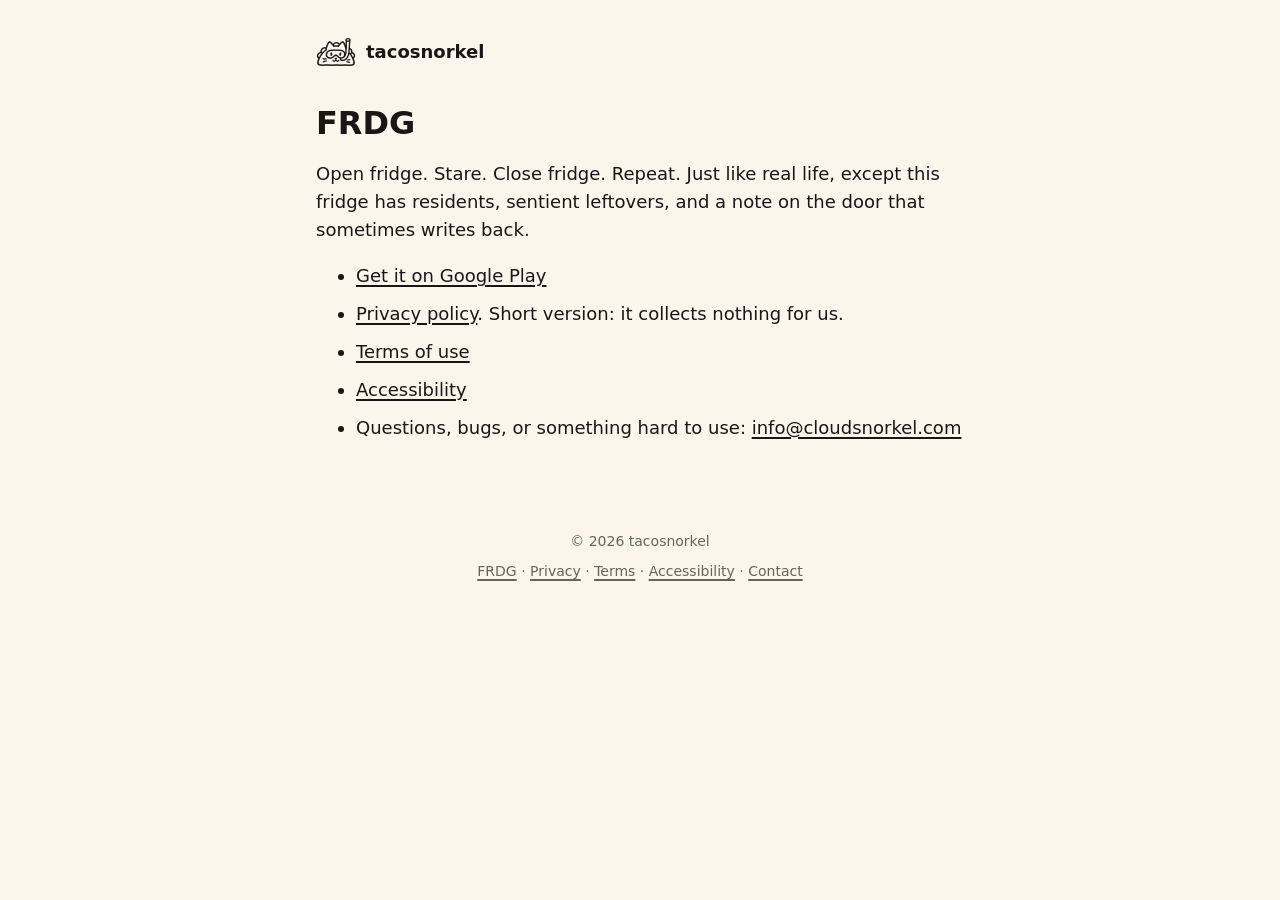
==== frdg/index.html @ 27de0466 "Terms of use, accessibility statement, FRDG hub page Footer links on every page, visible keyboard fo" ====
<!doctype html>
<html lang="en">
<head>
  <meta charset="utf-8">
  <meta name="viewport" content="width=device-width, initial-scale=1">
  <title>FRDG</title>
  <meta name="description" content="FRDG, a game about opening a fridge: where to get it, and the fine print.">
  <link rel="canonical" href="https://tacosnorkel.com/frdg/">
  <link rel="icon" href="/favicon.ico" sizes="any">
  <link rel="icon" type="image/png" href="/img/icon-32.png" sizes="32x32">
  <link rel="apple-touch-icon" href="/img/icon-180.png">
  <link rel="stylesheet" href="/style.css">
</head>
<body>
  <main class="doc">
    <a class="back" href="/"><img class="logo" src="/img/mark.png" width="160" height="160" alt=""> tacosnorkel</a>

    <h1>FRDG</h1>
    <p>Open fridge. Stare. Close fridge. Repeat. Just like real life, except this
    fridge has residents, sentient leftovers, and a note on the door that
    sometimes writes back.</p>

    <ul>
      <li><a href="https://play.google.com/store/apps/details?id=com.cloudsnorkel.frdg">Get it on Google Play</a></li>
      <li><a href="/frdg/privacy/">Privacy policy</a>. Short version: it collects nothing for us.</li>
      <li><a href="/frdg/terms/">Terms of use</a></li>
      <li><a href="/accessibility/">Accessibility</a></li>
      <li>Questions, bugs, or something hard to use: <a href="mailto:info@cloudsnorkel.com">info@cloudsnorkel.com</a></li>
    </ul>
  </main>
  <footer>
    &copy; 2026 tacosnorkel
    <nav aria-label="Site"><a href="/frdg/">FRDG</a> · <a href="/frdg/privacy/">Privacy</a> · <a href="/frdg/terms/">Terms</a> · <a href="/accessibility/">Accessibility</a> · <a href="mailto:info@cloudsnorkel.com">Contact</a></nav>
  </footer>
</body>
</html>
---- style.css ----
:root {
  --bg: #fbf6ec;
  --ink: #1a1614;
  --muted: #6b625a;
  --card: #ffffff;
  --line: #1a1614;
  --accent: #e8a33d;
}
@media (prefers-color-scheme: dark) {
  :root {
    --bg: #1b1816;
    --ink: #f4ede1;
    --muted: #b3a999;
    --card: #26221f;
    --line: #f4ede1;
  }
  .logo { filter: invert(1); }
}
* { box-sizing: border-box; }
html { -webkit-text-size-adjust: 100%; }
body {
  margin: 0;
  background: var(--bg);
  color: var(--ink);
  font-family: ui-rounded, "SF Pro Rounded", "Nunito", "Varela Round", system-ui, -apple-system, "Segoe UI", Roboto, sans-serif;
  font-size: 18px;
  line-height: 1.55;
}
main { max-width: 680px; margin: 0 auto; padding: 32px 16px 48px; }
a { color: inherit; text-decoration-thickness: 2px; text-underline-offset: 3px; }
a:hover { text-decoration-thickness: 4px; }
a:focus-visible, .button:focus-visible { outline: 3px solid var(--ink); outline-offset: 3px; border-radius: 4px; }
.pixel { image-rendering: pixelated; image-rendering: crisp-edges; }

.hero { text-align: center; padding: 16px 0 8px; }
.logo { width: min(340px, 80vw); height: auto; display: block; margin: 0 auto; }
.tagline { color: var(--muted); margin: 12px 0 0; }

.game {
  margin-top: 40px;
  background: var(--card);
  border: 3px solid var(--line);
  border-radius: 20px;
  overflow: hidden;
}
.game .banner { display: block; width: 100%; height: auto; border-bottom: 3px solid var(--line); }
.game .body { padding: 20px; }
.game .head { display: flex; align-items: center; gap: 14px; }
.game .icon { width: 64px; height: 64px; border-radius: 14px; border: 3px solid var(--line); flex: none; }
.game h2 { margin: 0; font-size: 28px; letter-spacing: 1px; }
.game .status { margin: 0; color: var(--muted); font-size: 15px; }
.game blockquote { margin: 16px 0; padding: 0; font-size: 19px; }
.game ul { margin: 0 0 16px; padding-left: 20px; color: var(--muted); }
.links { display: flex; flex-wrap: wrap; gap: 10px; }
.button {
  display: inline-block;
  padding: 8px 16px;
  border: 3px solid var(--line);
  border-radius: 999px;
  text-decoration: none;
  font-weight: 700;
  font-size: 16px;
}

.doc h1 { font-size: 32px; line-height: 1.2; margin: 24px 0 4px; }
.doc h2 { font-size: 22px; line-height: 1.3; margin: 28px 0 8px; }
.doc .updated { color: var(--muted); margin: 0 0 24px; }
.doc li { margin-bottom: 10px; }
.back { display: inline-flex; align-items: center; gap: 10px; text-decoration: none; font-weight: 700; }
.back img { width: 40px; height: auto; }

footer nav { margin-top: 8px; }
footer { max-width: 680px; margin: 0 auto; padding: 24px 16px 40px; color: var(--muted); font-size: 14px; text-align: center; }
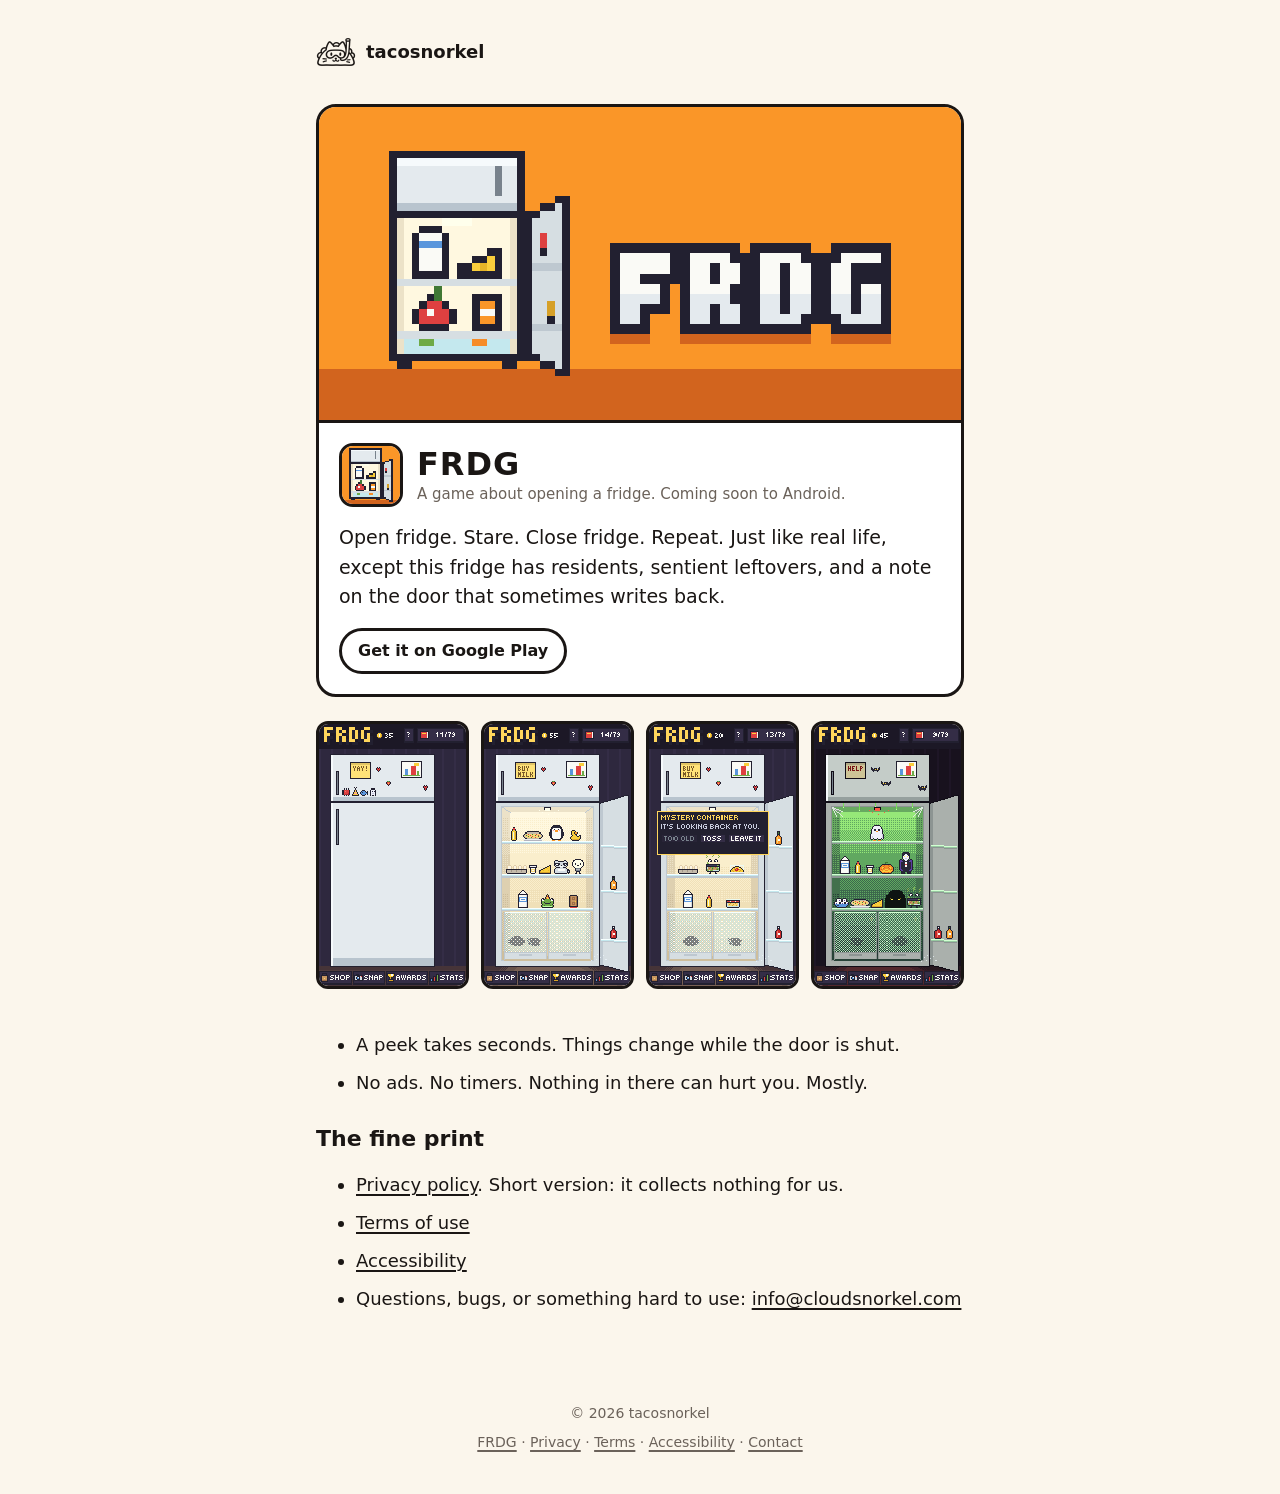
==== commit 2c4a0437: "FRDG page: banner, icon and screenshots (the game's share link points here) Co-Authored-By: Claude O" ====
--- a/frdg/index.html
+++ b/frdg/index.html
@@ -9,19 +9,51 @@
   <link rel="icon" href="/favicon.ico" sizes="any">
   <link rel="icon" type="image/png" href="/img/icon-32.png" sizes="32x32">
   <link rel="apple-touch-icon" href="/img/icon-180.png">
+  <meta property="og:title" content="FRDG">
+  <meta property="og:description" content="Open fridge. Stare. Close fridge. Repeat.">
+  <meta property="og:image" content="https://tacosnorkel.com/img/frdg-feature.png">
+  <meta property="og:url" content="https://tacosnorkel.com/frdg/">
   <link rel="stylesheet" href="/style.css">
 </head>
 <body>
   <main class="doc">
     <a class="back" href="/"><img class="logo" src="/img/mark.png" width="160" height="160" alt=""> tacosnorkel</a>
 
-    <h1>FRDG</h1>
-    <p>Open fridge. Stare. Close fridge. Repeat. Just like real life, except this
-    fridge has residents, sentient leftovers, and a note on the door that
-    sometimes writes back.</p>
+    <section class="game">
+      <img class="banner pixel" src="/img/frdg-feature.png" width="1024" height="500" alt="FRDG">
+      <div class="body">
+        <div class="head">
+          <img class="icon pixel" src="/img/frdg-icon.png" width="512" height="512" alt="">
+          <div>
+            <h1>FRDG</h1>
+            <p class="status">A game about opening a fridge. Coming soon to Android.</p>
+          </div>
+        </div>
+        <blockquote>
+          Open fridge. Stare. Close fridge. Repeat. Just like real life, except this
+          fridge has residents, sentient leftovers, and a note on the door that
+          sometimes writes back.
+        </blockquote>
+        <div class="links">
+          <a class="button" href="https://play.google.com/store/apps/details?id=com.cloudsnorkel.frdg">Get it on Google Play</a>
+        </div>
+      </div>
+    </section>
+
+    <ul class="shots" aria-label="Screenshots">
+      <li><img class="pixel" src="/img/frdg/closed.png" width="288" height="512" alt="The fridge, shut. Magnets and a note that says YAY on the door."></li>
+      <li><img class="pixel" src="/img/frdg/residents.png" width="288" height="512" alt="The fridge, open. A small penguin and a raccoon live on the shelves."></li>
+      <li><img class="pixel" src="/img/frdg/menu.png" width="288" height="512" alt="A mystery container. It's looking back at you."></li>
+      <li><img class="pixel" src="/img/frdg/halloween.png" width="288" height="512" alt="Halloween week. The fridge glows green and the note says HELP."></li>
+    </ul>
 
     <ul>
-      <li><a href="https://play.google.com/store/apps/details?id=com.cloudsnorkel.frdg">Get it on Google Play</a></li>
+      <li>A peek takes seconds. Things change while the door is shut.</li>
+      <li>No ads. No timers. Nothing in there can hurt you. Mostly.</li>
+    </ul>
+
+    <h2>The fine print</h2>
+    <ul>
       <li><a href="/frdg/privacy/">Privacy policy</a>. Short version: it collects nothing for us.</li>
       <li><a href="/frdg/terms/">Terms of use</a></li>
       <li><a href="/accessibility/">Accessibility</a></li>
--- a/style.css
+++ b/style.css
@@ -47,7 +47,7 @@
 .game .body { padding: 20px; }
 .game .head { display: flex; align-items: center; gap: 14px; }
 .game .icon { width: 64px; height: 64px; border-radius: 14px; border: 3px solid var(--line); flex: none; }
-.game h2 { margin: 0; font-size: 28px; letter-spacing: 1px; }
+.game h1, .game h2 { margin: 0; font-size: 28px; letter-spacing: 1px; }
 .game .status { margin: 0; color: var(--muted); font-size: 15px; }
 .game blockquote { margin: 16px 0; padding: 0; font-size: 19px; }
 .game ul { margin: 0 0 16px; padding-left: 20px; color: var(--muted); }
@@ -62,6 +62,22 @@
   font-size: 16px;
 }
 
+.doc .game { margin-top: 24px; }
+.doc .game h1 { margin: 0; }
+.shots {
+  list-style: none;
+  margin: 24px -16px;
+  padding: 0 16px 8px;
+  display: grid;
+  grid-auto-flow: column;
+  grid-auto-columns: minmax(150px, 1fr);
+  gap: 12px;
+  overflow-x: auto;
+  scroll-snap-type: x mandatory;
+}
+.shots li { margin: 0; scroll-snap-align: start; }
+.shots img { display: block; width: 100%; height: auto; border: 3px solid var(--line); border-radius: 12px; }
+
 .doc h1 { font-size: 32px; line-height: 1.2; margin: 24px 0 4px; }
 .doc h2 { font-size: 22px; line-height: 1.3; margin: 28px 0 8px; }
 .doc .updated { color: var(--muted); margin: 0 0 24px; }
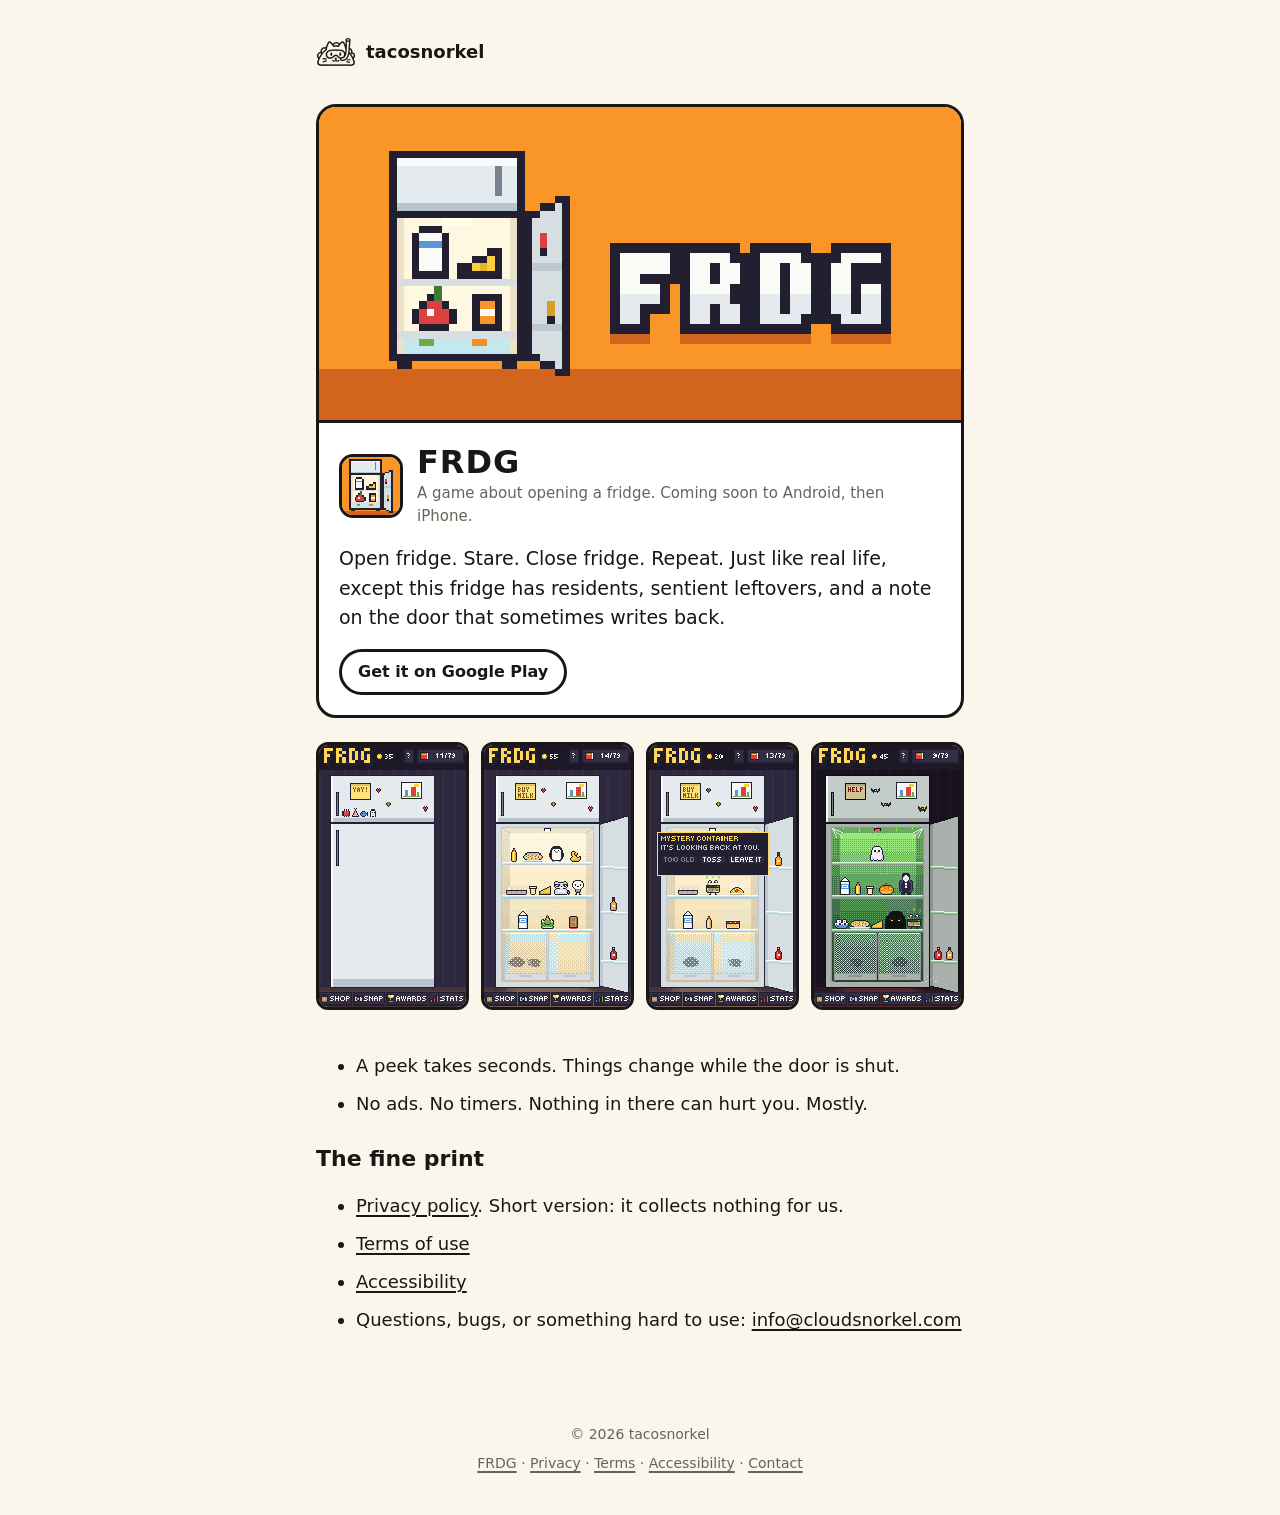
==== commit 58604eca: "Say iPhone is coming after Android Co-Authored-By: Claude Opus 5.5 <noreply@anthropic.com> Claude-Se" ====
--- a/frdg/index.html
+++ b/frdg/index.html
@@ -26,7 +26,7 @@
           <img class="icon pixel" src="/img/frdg-icon.png" width="512" height="512" alt="">
           <div>
             <h1>FRDG</h1>
-            <p class="status">A game about opening a fridge. Coming soon to Android.</p>
+            <p class="status">A game about opening a fridge. Coming soon to Android, then iPhone.</p>
           </div>
         </div>
         <blockquote>
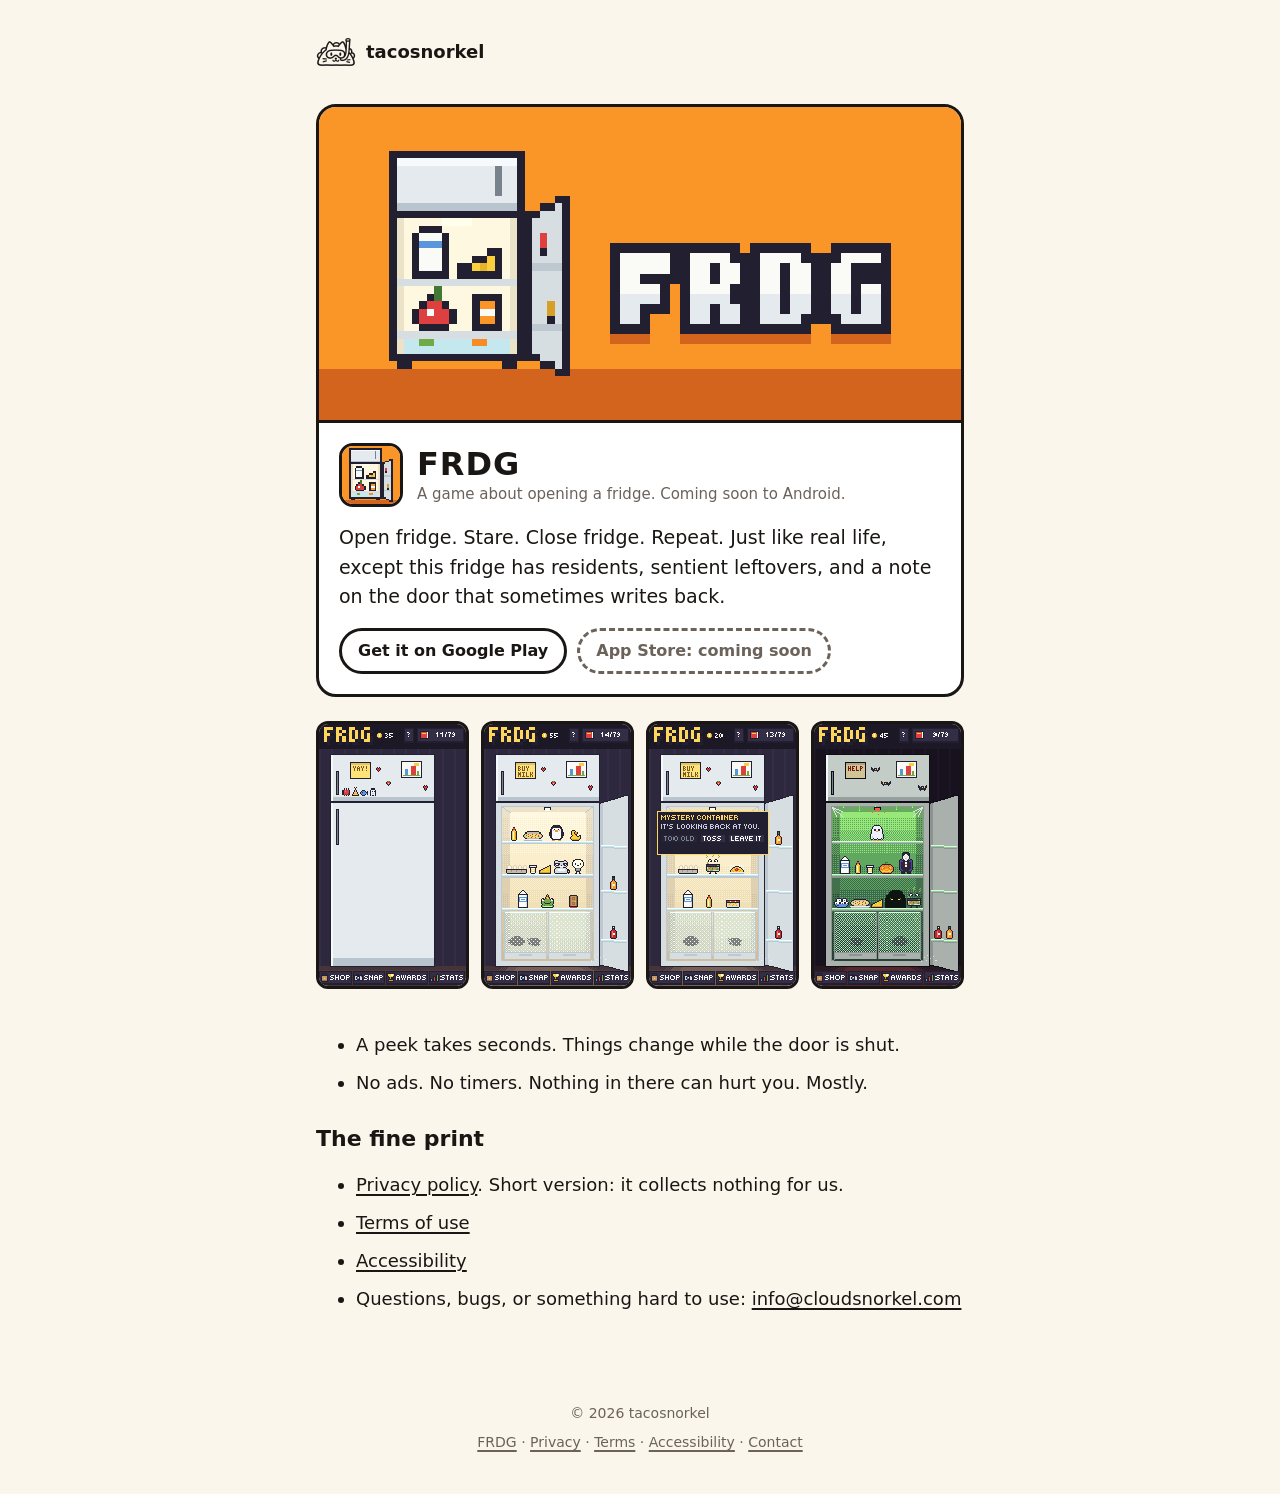
==== commit c949f5e3: "Add a disabled App Store button next to Google Play Replaces the "then iPhone" status text.  Co-Auth" ====
--- a/frdg/index.html
+++ b/frdg/index.html
@@ -26,7 +26,7 @@
           <img class="icon pixel" src="/img/frdg-icon.png" width="512" height="512" alt="">
           <div>
             <h1>FRDG</h1>
-            <p class="status">A game about opening a fridge. Coming soon to Android, then iPhone.</p>
+            <p class="status">A game about opening a fridge. Coming soon to Android.</p>
           </div>
         </div>
         <blockquote>
@@ -36,6 +36,7 @@
         </blockquote>
         <div class="links">
           <a class="button" href="https://play.google.com/store/apps/details?id=com.cloudsnorkel.frdg">Get it on Google Play</a>
+          <span class="button disabled" aria-disabled="true">App Store: coming soon</span>
         </div>
       </div>
     </section>
--- a/style.css
+++ b/style.css
@@ -87,3 +87,4 @@
 
 footer nav { margin-top: 8px; }
 footer { max-width: 680px; margin: 0 auto; padding: 24px 16px 40px; color: var(--muted); font-size: 14px; text-align: center; }
+.button.disabled { border-style: dashed; color: var(--muted); border-color: var(--muted); cursor: default; }
